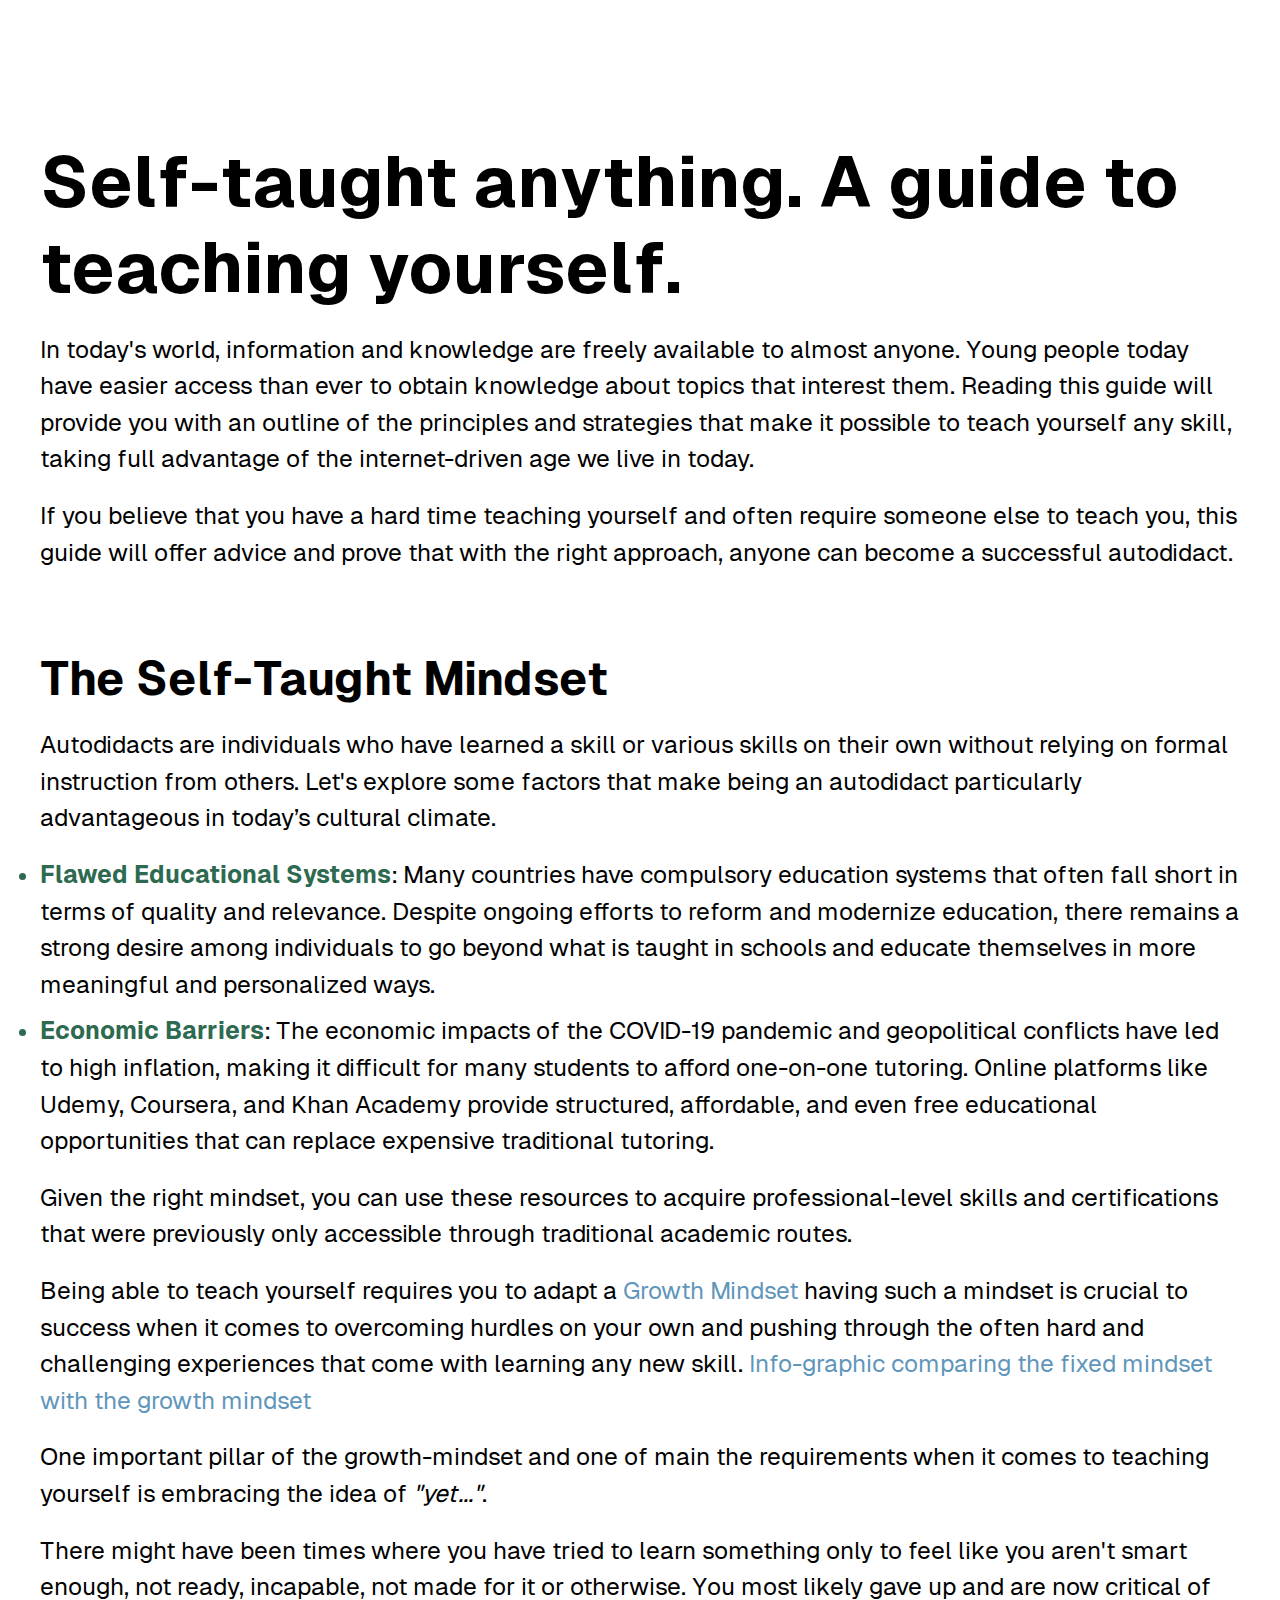
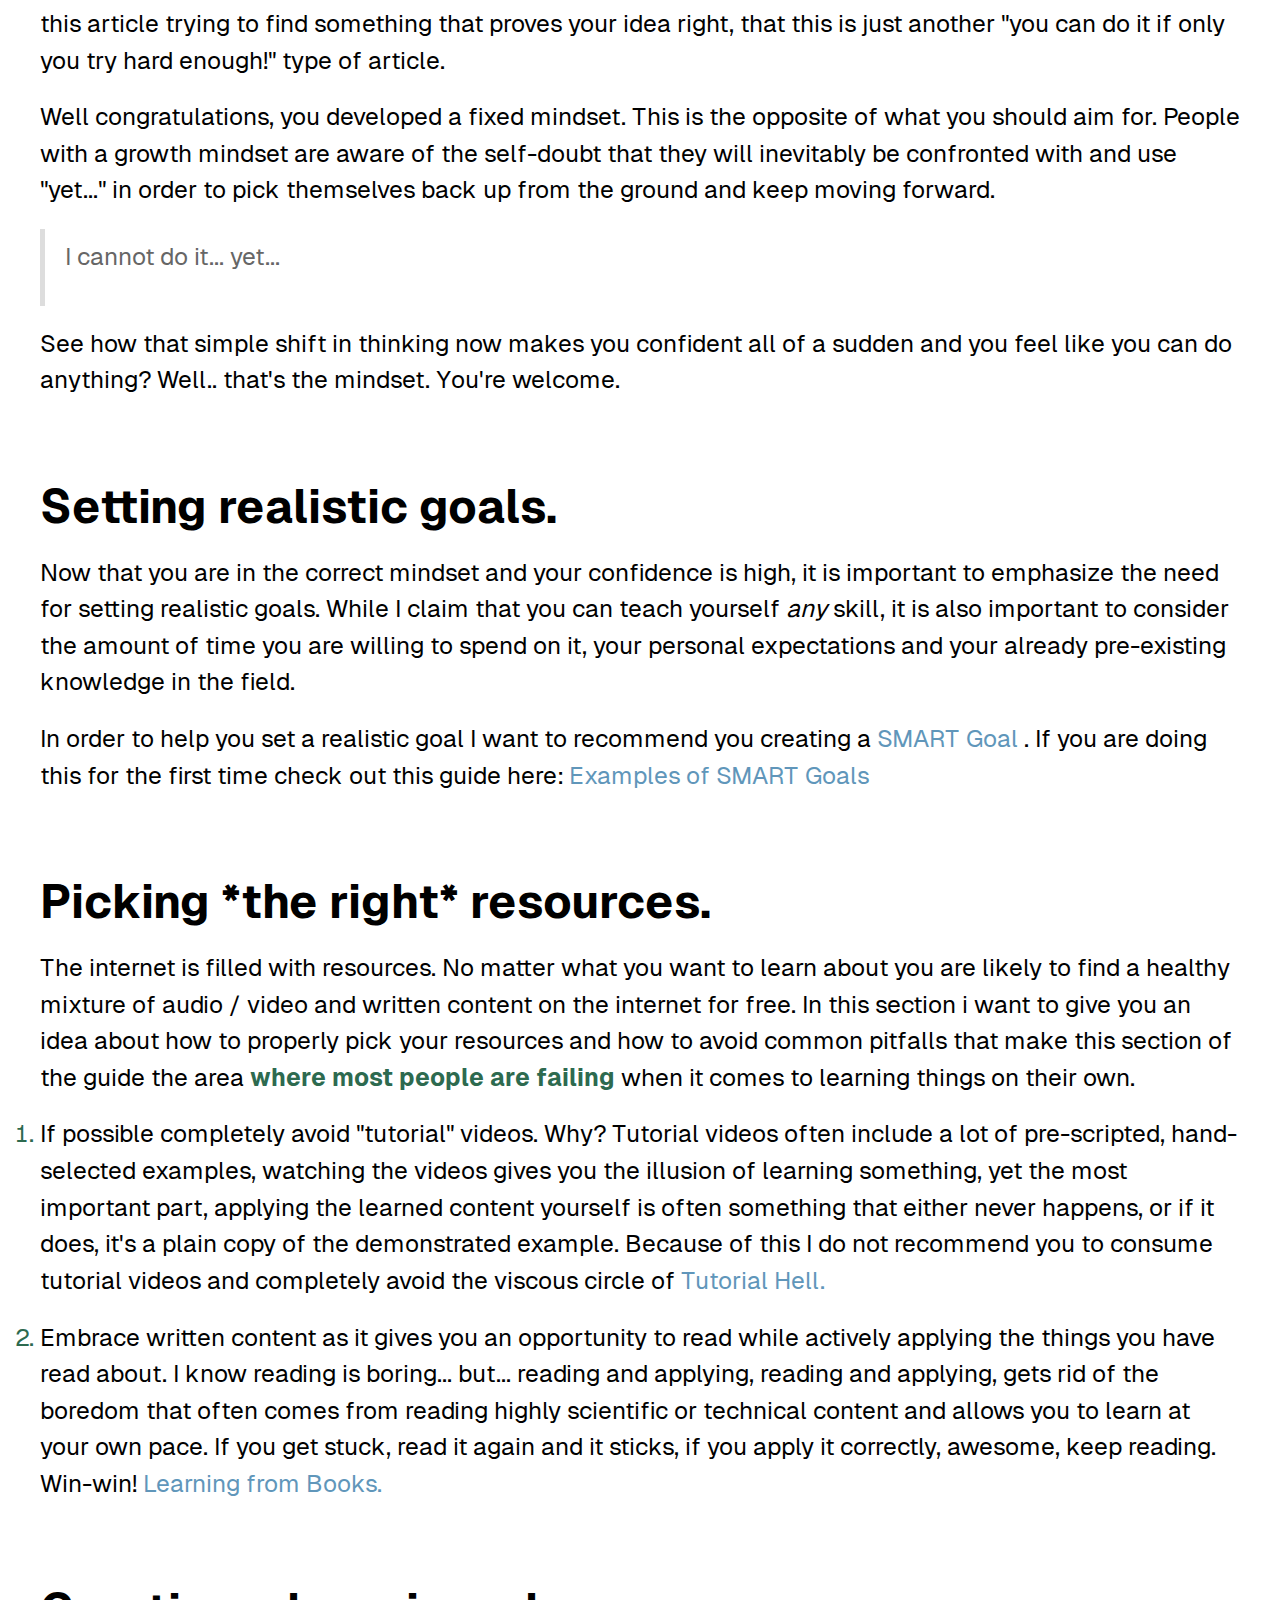
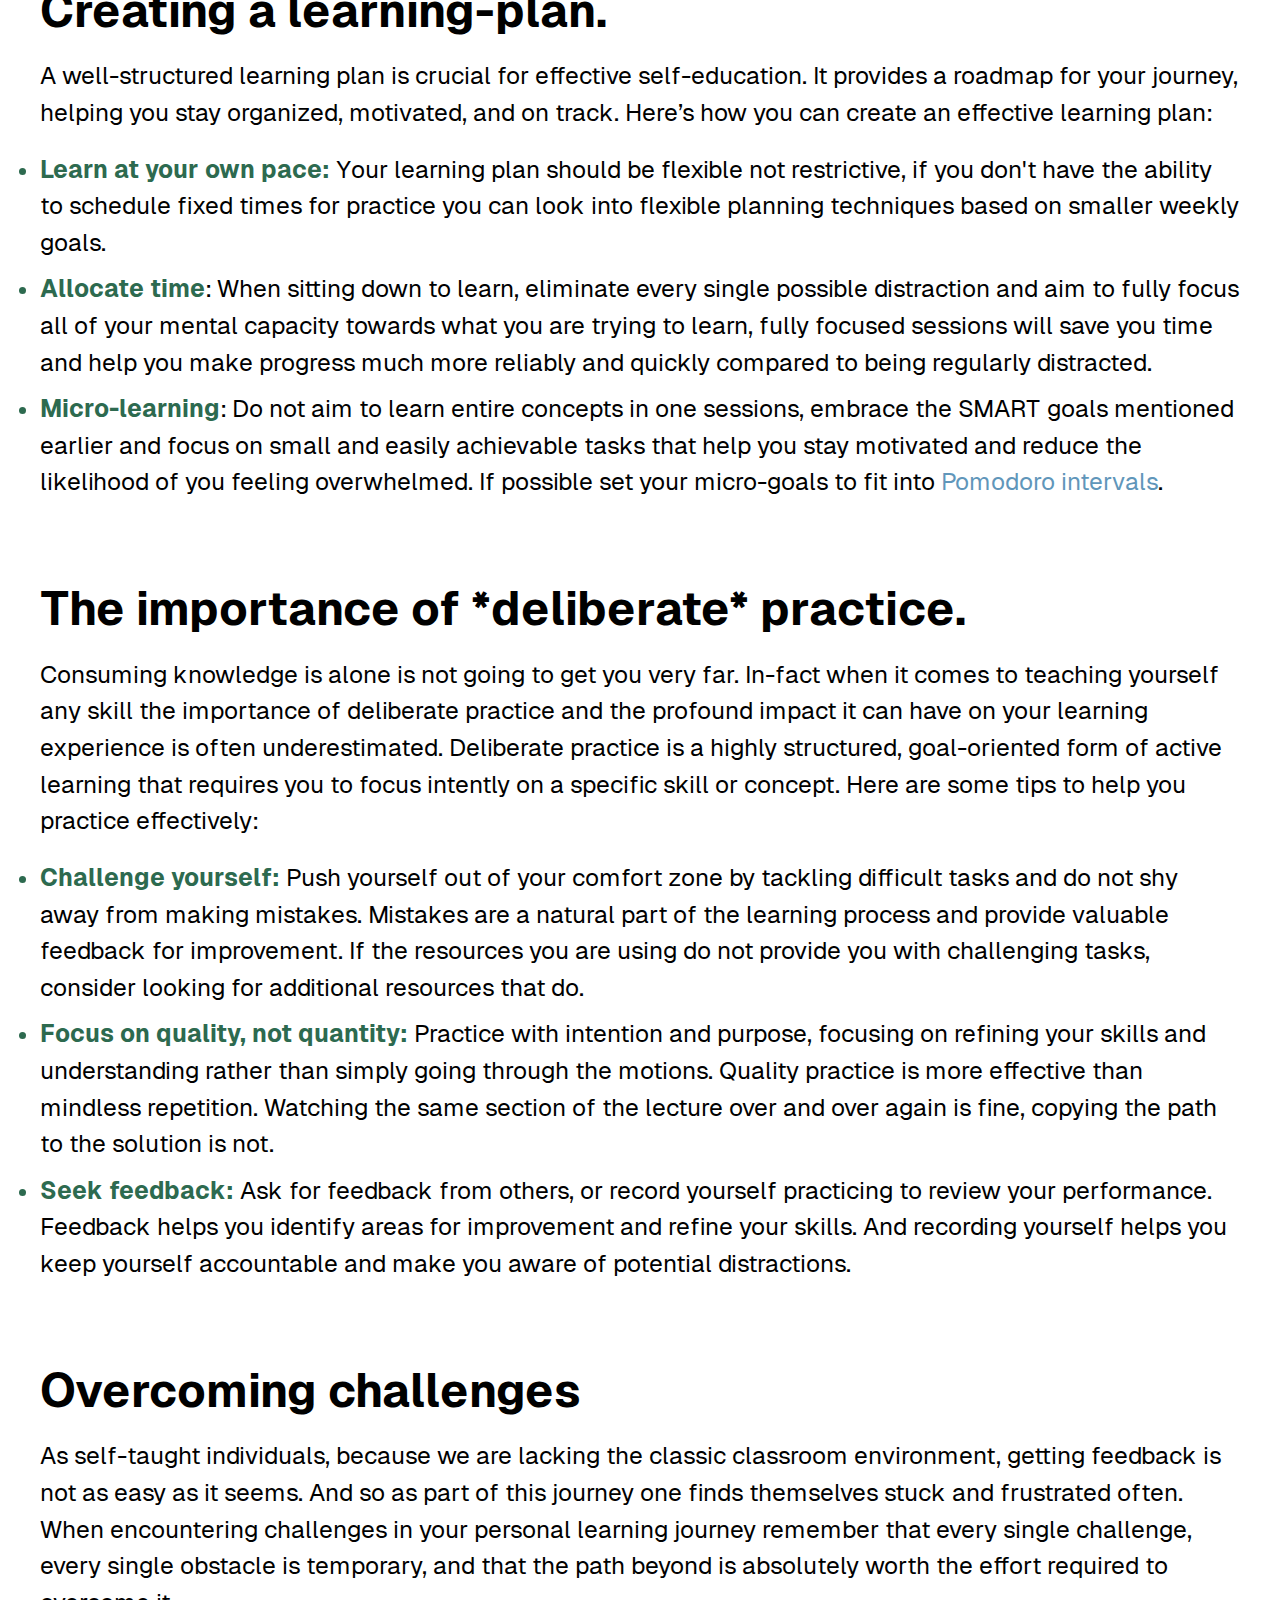
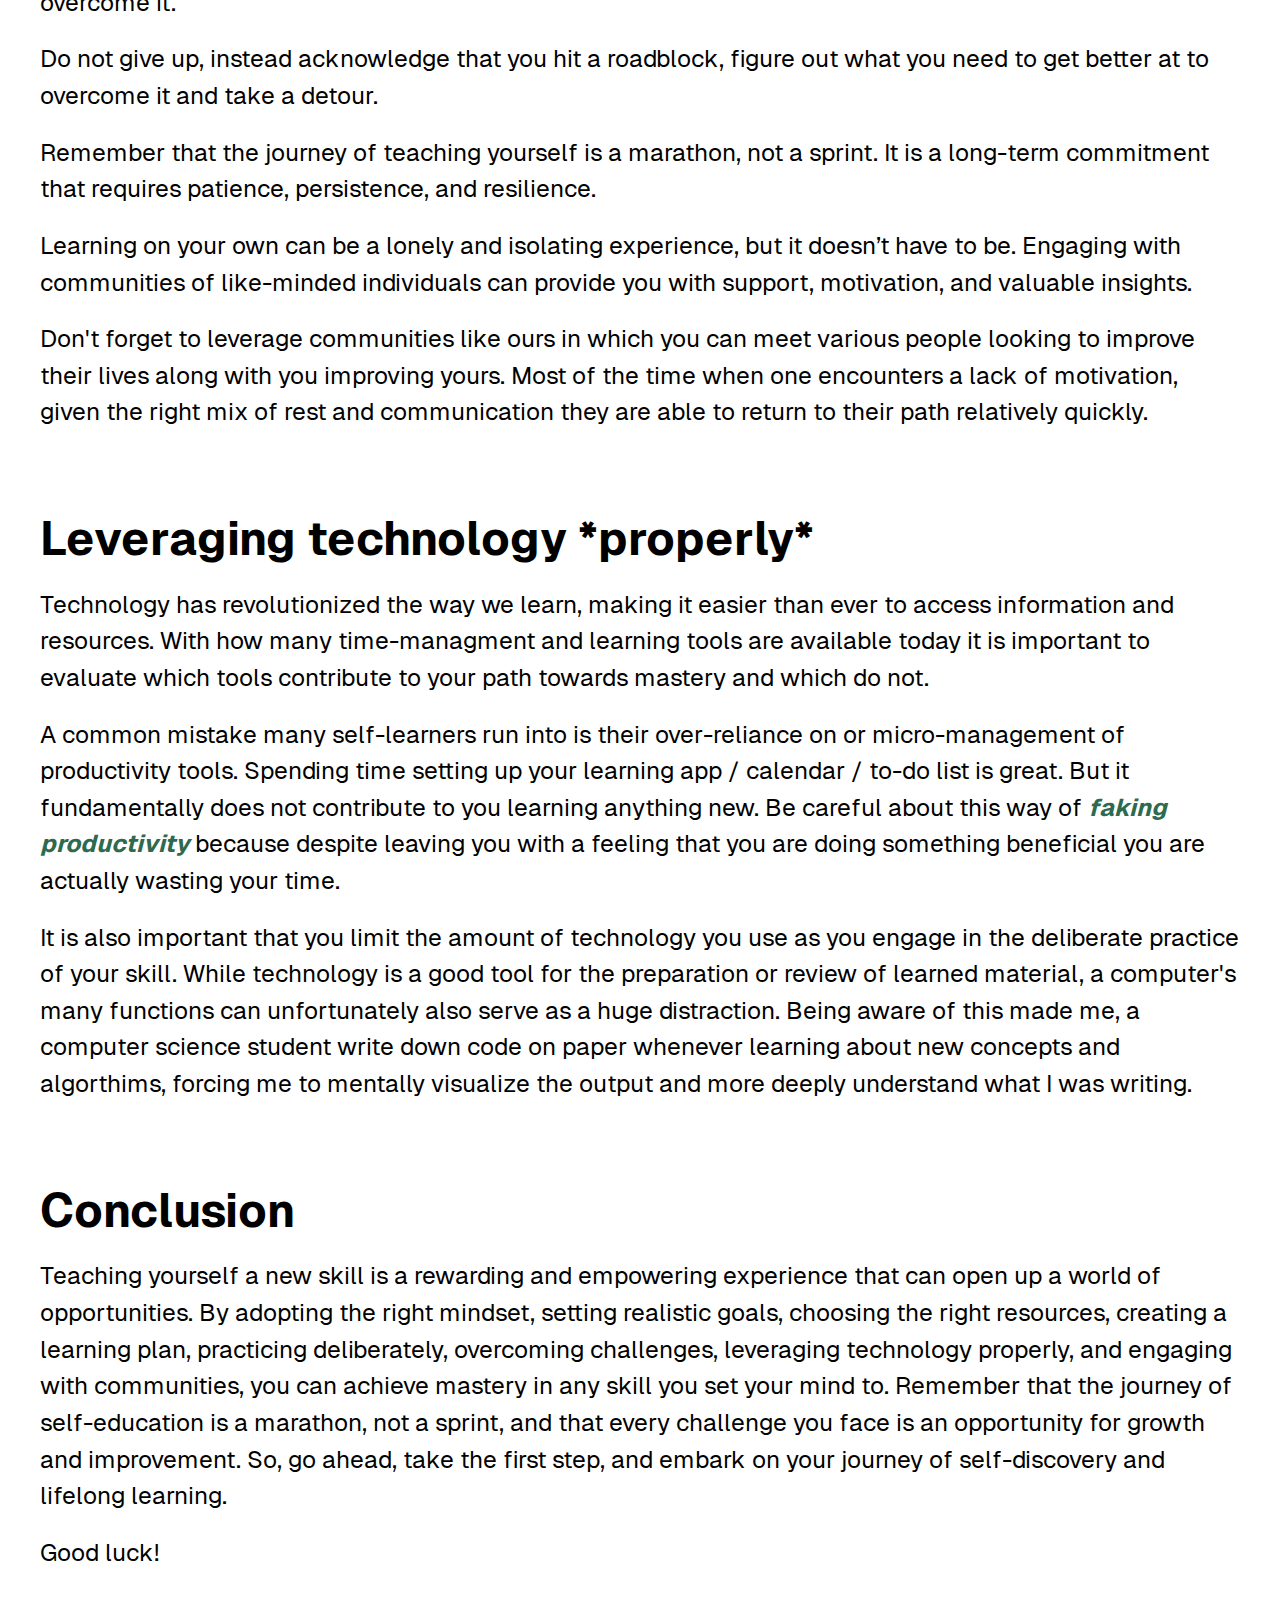
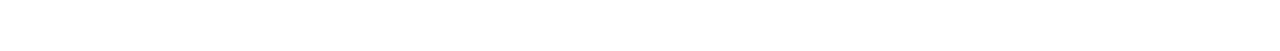
==== self-teaching.html @ 392d18b4 "init: initial commit" ====
<!DOCTYPE html>
<html lang="en">

<head>
    <meta charset="UTF-8">
    <meta name="viewport" content="width=device-width, initial-scale=1.0">
    <link rel="stylesheet" href="css/style.css">
    <title>Self-taught anything. A guide to teaching yourself.</title>
</head>

<body>
    <article>
        <section>
            <h1>Self-taught anything. A guide to teaching yourself.</h1>
            <p>In today&#39;s world, information and knowledge are freely available to almost anyone. Young people today
                have easier access than ever to obtain knowledge about topics that interest them. Reading this guide will
                provide you with an outline of the principles and strategies that make it possible to teach yourself any
                skill, taking full advantage of the internet-driven age we live in today.</p>
            <p>If you believe that you have a hard time teaching yourself and often require someone else to teach you, this
                guide will offer advice and prove that with the right approach, anyone can become a successful autodidact.
            </p>
        </section>
        <section>
            <h3 id="the-self-taught-mindset">The Self-Taught Mindset</h3>
            <p>Autodidacts are individuals who have learned a skill or various skills on their own without relying on formal
                instruction from others. Let&#39;s explore some factors that make being an autodidact particularly
                advantageous in today’s cultural climate.</p>
            <ul>
                <li><strong>Flawed Educational Systems</strong>: Many countries have compulsory education systems that often
                    fall short in terms of quality and relevance. Despite ongoing efforts to reform and modernize education,
                    there remains a strong desire among individuals to go beyond what is taught in schools and educate
                    themselves in more meaningful and personalized ways.</li>
                <li><strong>Economic Barriers</strong>: The economic impacts of the COVID-19 pandemic and geopolitical
                    conflicts have led to high inflation, making it difficult for many students to afford one-on-one
                    tutoring. Online platforms like Udemy, Coursera, and Khan Academy provide structured, affordable, and
                    even free educational opportunities that can replace expensive traditional tutoring.</li>
            </ul>
            <p>Given the right mindset, you can use these resources to acquire professional-level skills and certifications
                that were previously only accessible through traditional academic routes.</p>
            <p>Being able to teach yourself requires you to adapt a <a href="https://fs.blog/carol-dweck-mindset/">Growth
                    Mindset</a> having such a mindset is crucial to success when it comes to overcoming hurdles on your own
                and pushing through the often hard and challenging experiences that come with learning any new skill. <a
                    href="https://149664534.v2.pressablecdn.com/wp-content/uploads/2015/02/Carol-Dweck-Two-Mindsets.jpg">Info-graphic
                    comparing the fixed mindset with the growth mindset</a></p>
            <p>One important pillar of the growth-mindset and one of main the requirements when it comes to teaching
                yourself is embracing the idea of <em>&quot;yet...&quot;</em>. </p>
            <p>There might have been times where you have tried to learn something only to feel like you aren&#39;t smart
                enough, not ready, incapable, not made for it or otherwise. You most likely gave up and are now critical of
                this article trying to find something that proves your idea right, that this is just another &quot;you can
                do it if only you try hard enough!&quot; type of article.</p>
            <p>Well congratulations, you developed a fixed mindset. This is the opposite of what you should aim for. People
                with a growth mindset are aware of the self-doubt
                that they will inevitably be confronted with and use &quot;yet...&quot; in order to pick themselves back up
                from the ground and keep moving forward.</p>
            <blockquote>
                <p>I cannot do it... yet... </p>
            </blockquote>
            <p>See how that simple shift in thinking now makes you confident all of a sudden and you feel like you can do
                anything? Well.. that&#39;s the mindset. You&#39;re welcome.</p>
        </section>
        <section>
            <h3 id="setting-realistic-goals-">Setting realistic goals.</h3>
            <p>Now that you are in the correct mindset and your confidence is high, it is important to emphasize the need
                for setting realistic goals. While I claim that you can teach yourself <em>any</em> skill, it is also
                important to consider the amount of time you are willing to spend on it, your personal expectations and your
                already pre-existing knowledge in the field.</p>
            <p>In order to help you set a realistic goal I want to recommend you creating a <a
                    href="https://www.atlassian.com/blog/productivity/how-to-write-smart-goals">SMART Goal</a> .
                If you are doing this for the first time check out this guide here: <a
                    href="https://www.indeed.com/career-advice/career-development/how-to-write-smart-goals">Examples of
                    SMART Goals</a></p>
        </section>
        <section>
            <h3 id="picking-the-right-resources-">Picking *the right* resources.</h3>
            <p>The internet is filled with resources. No matter what you want to learn about you are likely to find a
                healthy mixture of audio / video and written content on the internet for free. In this section i want to
                give you an idea about how to properly pick your resources and how to avoid common pitfalls that make this
                section of the guide the area <strong>where most people are failing</strong> when it comes to learning
                things on their own.</p>
            <ol>
                <li>
                    <p>If possible completely avoid &quot;tutorial&quot; videos. Why? Tutorial videos often include a lot of
                        pre-scripted, hand-selected examples, watching the videos gives you the illusion of learning
                        something, yet the most important part, applying the learned content yourself is often something
                        that either never happens, or if it does, it&#39;s a plain copy of the demonstrated example. Because
                        of this I do not recommend you to consume tutorial videos and completely avoid the viscous circle of
                        <a href="https://www.urbandictionary.com/define.php?term=Tutorial%20Hell">Tutorial Hell.</a>
                    </p>
                </li>
                <li>
                    <p>Embrace written content as it gives you an opportunity to read while actively applying the things you
                        have read about. I know reading is boring... but... reading and applying, reading and applying, gets
                        rid of the boredom that often comes from reading highly scientific or technical content and allows
                        you to learn at your own pace. If you get stuck, read it again and it sticks, if you apply it
                        correctly, awesome, keep reading. Win-win! <a
                            href="https://bettermarketing.pub/how-to-actually-learn-a-skill-from-a-book-e72261fcae70">Learning
                            from Books.</a></p>
                </li>
            </ol>
        </section>
        <section>
            <h3 id="creating-a-learning-plan">Creating a learning-plan.</h3>
            <p>A well-structured learning plan is crucial for effective self-education. It provides a roadmap for your
                journey, helping you stay organized, motivated, and on track. Here’s how you can create an effective
                learning plan:</p>
            <ul>
                <li><strong>Learn at your own pace:</strong> Your learning plan should be flexible not restrictive, if you
                    don&#39;t have the ability to schedule fixed times for practice you can look into flexible planning
                    techniques based on smaller weekly goals.</li>
                <li><strong>Allocate time</strong>: When sitting down to learn, eliminate every single possible distraction
                    and aim to fully focus all of your mental capacity towards what you are trying to learn, fully focused
                    sessions will save you time and help you make progress much more reliably and quickly compared to being
                    regularly distracted.</li>
                <li><strong>Micro-learning</strong>: Do not aim to learn entire concepts in one sessions, embrace the SMART
                    goals mentioned earlier and focus on small and easily achievable tasks that help you stay motivated and
                    reduce the likelihood of you feeling overwhelmed. If possible set your micro-goals to fit into <a
                        href="https://www.pomodorotechnique.com/">Pomodoro intervals</a>.</li>
            </ul>
        </section>
        <section>
            <h3 id="the-importance-of-practice">The importance of *deliberate* practice.</h3>
            <p>Consuming knowledge is alone is not going to get you very far. In-fact when it comes to teaching yourself any
                skill the importance of deliberate practice and the profound impact
                it can have on your learning experience is often underestimated. Deliberate practice is a highly structured,
                goal-oriented form of active learning that requires you to focus intently on a specific skill or concept.
                Here are some tips to help you practice effectively:</p>
            <ul>
                <li><strong>Challenge yourself:</strong> Push yourself out of your comfort zone by tackling difficult tasks
                    and do not shy away from making mistakes. Mistakes are a natural part of the learning process and
                    provide valuable feedback for improvement. If the resources you are using do not provide you with
                    challenging tasks, consider looking for additional resources that do.</li>
                <li><strong>Focus on quality, not quantity:</strong> Practice with intention and purpose, focusing on
                    refining your skills and understanding rather than simply going through the motions. Quality practice is
                    more effective than mindless repetition. Watching the same section of the lecture over and over again is
                    fine, copying the path to the solution is not.</li>
                <li><strong>Seek feedback:</strong> Ask for feedback from others, or record yourself practicing to review
                    your performance. Feedback helps you identify areas for improvement and refine your skills. And
                    recording yourself helps you keep yourself accountable and make you aware of potential distractions.
                </li>
                </p>
        </section>
            <section>
                <h3 id="the-importance-of-community">Overcoming challenges</h3>
                <p>As self-taught individuals, because we are lacking the classic classroom environment, getting feedback is
                    not as easy as it seems. And so as part of this journey one finds themselves stuck and frustrated often.
                    When encountering challenges in your personal learning journey remember that every single challenge,
                    every single obstacle is temporary, and that the path beyond is absolutely worth the effort required to
                    overcome it. </p>
                <p>Do not give up, instead acknowledge that you hit a roadblock, figure out what you need to get better at
                    to overcome it and take a detour.</p>
                <p>Remember that the journey of teaching yourself is a marathon, not a sprint. It is a long-term commitment
                    that requires patience, persistence, and resilience. </p>
                <p>Learning on your own can be a lonely and isolating experience, but it doesn’t have to be. Engaging with
                    communities of like-minded individuals can provide you with support, motivation, and valuable insights.
                </p>
                <p>Don't forget to leverage communities like ours in which you can meet various people looking to improve
                    their lives along with you improving yours. Most of the time when one encounters a lack of motivation,
                    given the right mix of rest and communication they are able to return to their path relatively quickly.
                </p>
            </section>

            <section>
                <h3>Leveraging technology *properly*</h3>
                <p>Technology has revolutionized the way we learn, making it easier than ever to access information and
                    resources. With how many time-managment and learning tools are available today it is important to
                    evaluate which tools contribute to your path towards mastery and which do not.</p>
                <p>A common mistake many self-learners run into is their over-reliance on or micro-management of
                    productivity tools. Spending time setting up your learning app / calendar / to-do list is great. But it
                    fundamentally does not contribute to you learning anything new. Be careful about this way of
                    <strong><em>faking productivity</em></strong> because despite leaving you with a feeling that you are
                    doing something beneficial you are actually wasting your time.
                </p>
                <p>It is also important that you limit the amount of technology you use as you engage in the deliberate
                    practice of your skill. While technology is a good tool for the preparation or review of learned
                    material, a computer's many functions can unfortunately also serve as a huge distraction. Being aware of
                    this made me, a computer science student write down code on paper whenever learning about new concepts
                    and algorthims, forcing me to mentally visualize the output and more deeply understand what I was
                    writing.</p>
            </section>
            <section>
                <h3>Conclusion</h3>
                <p>Teaching yourself a new skill is a rewarding and empowering experience that can open up a world of
                    opportunities. By adopting the right mindset, setting realistic goals, choosing the right resources,
                    creating a learning plan, practicing deliberately, overcoming challenges, leveraging technology
                    properly, and engaging with communities, you can achieve mastery in any skill you set your mind to.
                    Remember that the journey of self-education is a marathon, not a sprint, and that every challenge
                    you
                    face is an opportunity for growth and improvement. So, go ahead, take the first step, and embark on
                    your
                    journey of self-discovery and lifelong learning.</p>
                <p>Good luck!</p>
            </section>
    </article>
</body>

</html>
---- css/style.css ----
/* loading fonts */
@font-face {
    font-family: "Geist Sans";
    src: url('/fonts/Geist-1.3.0/variable-ttf/GeistVF.ttf') format('truetype');
}
@font-face {
    font-family: "Geist Mono";
    src: url('/fonts/GeistMono-1.3.0/variable-ttf/GeistMonoVF.ttf') format('truetype');
}

/* setting defaults */
:root {
    --content-max-width: 75ch;
    --font-base: "Geist Sans", sans-serif;
    --font-mono: "Geist Mono", monospace;
    --line-height: 1.5;
    --color-text: #000;
    --color-background: #fff;
    --color-link: #6096ba;
    --color-link-hover: #4a7c9b;
    --color-accent: #80ed99;
    --color-accent-dark: #2d6a4f;

    /* dynamic font sizing */
    --step--2: clamp(0.7813rem, 0.7747rem + 0.0326vi, 0.8rem);
    --step--1: clamp(0.9375rem, 0.9158rem + 0.1087vi, 1rem);
    --step-0: clamp(1.125rem, 1.0815rem + 0.2174vi, 1.25rem);
    --step-1: clamp(1.35rem, 1.2761rem + 0.3696vi, 1.5625rem);
    --step-2: clamp(1.62rem, 1.5041rem + 0.5793vi, 1.9531rem);
    --step-3: clamp(1.944rem, 1.771rem + 0.8651vi, 2.4414rem);
    --step-4: clamp(2.3328rem, 2.0827rem + 1.2504vi, 3.0518rem);
    --step-5: clamp(2.7994rem, 2.4462rem + 1.7658vi, 3.8147rem);
}

@keyframes fadeIn {
    from { opacity: 0; }
    to { opacity: 1; }
}
@keyframes fadeOut {
    from { opacity: 1; }
    to { opacity: 0; }
}

/* setting up the body */
html, body {
    font-family: var(--font-base);
    font-size: var(--step-0);
    line-height: var(--line-height);
    color: var(--color-text);
    background-color: var(--color-background);
    margin: 0;
    padding: 0;
}

/* setting up the links */
a {
    color: var(--color-link);
    text-decoration: none;
    transition: color 0.2s;
}
a:hover {
    color: var(--color-link-hover);
}

/* setting up the headings */
h1, h2, h3, h4, h5, h6 {
    font-family: var(--font-base);
    font-weight: 700;
    line-height: 1.2;
    margin-top: 4rem;
    margin-bottom: 1rem;
}

h1 { font-size: var(--step-5); }
h2 { font-size: var(--step-4); }
h3 { font-size: var(--step-3); }
h4 { font-size: var(--step-2); }
h5 { font-size: var(--step-1); }
h6 { font-size: var(--step-0); }

/* setting up the code blocks */
pre {
    font-family: var(--font-mono);
    font-size: var(--step--0);
    line-height: 1.5;
    background-color: #f8f8f8;
    padding: 1rem;
    border-radius: 0.25rem;
    overflow-x: auto;
}
code {
    font-family: var(--font-mono);
    font-size: var(--step--0);
    background-color: #f8f8f8;
    padding: 0.25rem 0.5rem;
    border-radius: 0.25rem;
}

/* setting up the blockquotes */
blockquote {
    font-family: var(--font-base);
    font-size: var(--step-0);
    line-height: 1.5;
    color: #666;
    border-left: 0.25rem solid #ddd;
    padding: 0.5rem 1rem;
    margin: 0 0 1rem;
}

/* setting up the lists */
ul, ol {
    margin: 0 0 1rem;
    padding: 0;
}
li {
    margin: 0 0 0.5rem;
    padding: 0;
}
li::marker {
    color: var(--color-accent-dark);
}
strong {
    font-weight: 700;
    color: var(--color-accent-dark);
}

/* making images responsive */
img {
    max-width: 100%;
    height: auto;
    display: block;
}

/* setting up proper spacing between paragraphs */
p {
    margin: 0 0 1rem;
}

/* setting up the container */
article {
    max-width: var(--content-max-width);
    margin: 0 auto;

    /* responsive padding */
    padding: 3rem 2rem;
}

@media print {
    /* setting up the body */
    html, body {
        font-size: 16px;
        line-height: 1.5;
        color: #000;
        background-color: #fff;
        break-inside: avoid;
    }

    /* setting up the headings */
    h1, h2, h3, h4, h5, h6 {
        font-family: var(--font-base);
        font-weight: 700;
        line-height: 1.2;
        margin-top: 1rem;
        margin-bottom: 0.5rem;
    }

    h1 { font-size: 2em; }
    h2 { font-size: 1.5em; }
    h3 { font-size: 1.17em; }
    h4 { font-size: 1em; }
    h5 { font-size: 0.83em; }
    h6 { font-size: 0.67em; }

    /* setting up the code blocks */
    pre {
        font-family: var(--font-mono);
        font-size: 0.875em;
        line-height: 1.5;
        background-color: #f8f8f8;
        padding: 0.5em;
        border-radius: 0.25em;
        overflow-x: auto;
    }
    code {
        font-family: var(--font-mono);
        font-size: 0.875em;
        background-color: #f8f8f8;
        padding: 0.25em 0.5em;
        border-radius: 0.25em;
    }

    /* setting up the blockquotes */
    blockquote {
        font-family: var(--font-base);
        font-size: 1em;
        line-height: 1.5;
        color: #666;
        border-left: 0.25em solid #ddd;
        padding: 0.5em 1em;
        margin: 0 0 1em;
    }

    /* setting up the lists */
    ul, ol {
        margin: 0 0 1em;
        padding: 0;
    }
    li {
        margin: 0 0 0.5em;
        padding: 0;
    }
    li::marker {
        color: var(--color-accent-dark);
    }
    strong {
        font-weight: 700;
        color: var(--color-accent-dark);
    }
    p {
        margin: 0 0 1em;
        break-inside: avoid;
    }
    section {
        break-inside: avoid;
        margin: 1rem 0;
    }
    @page { margin: 25mm 0; }
    body { margin: 1.6cm; }
}
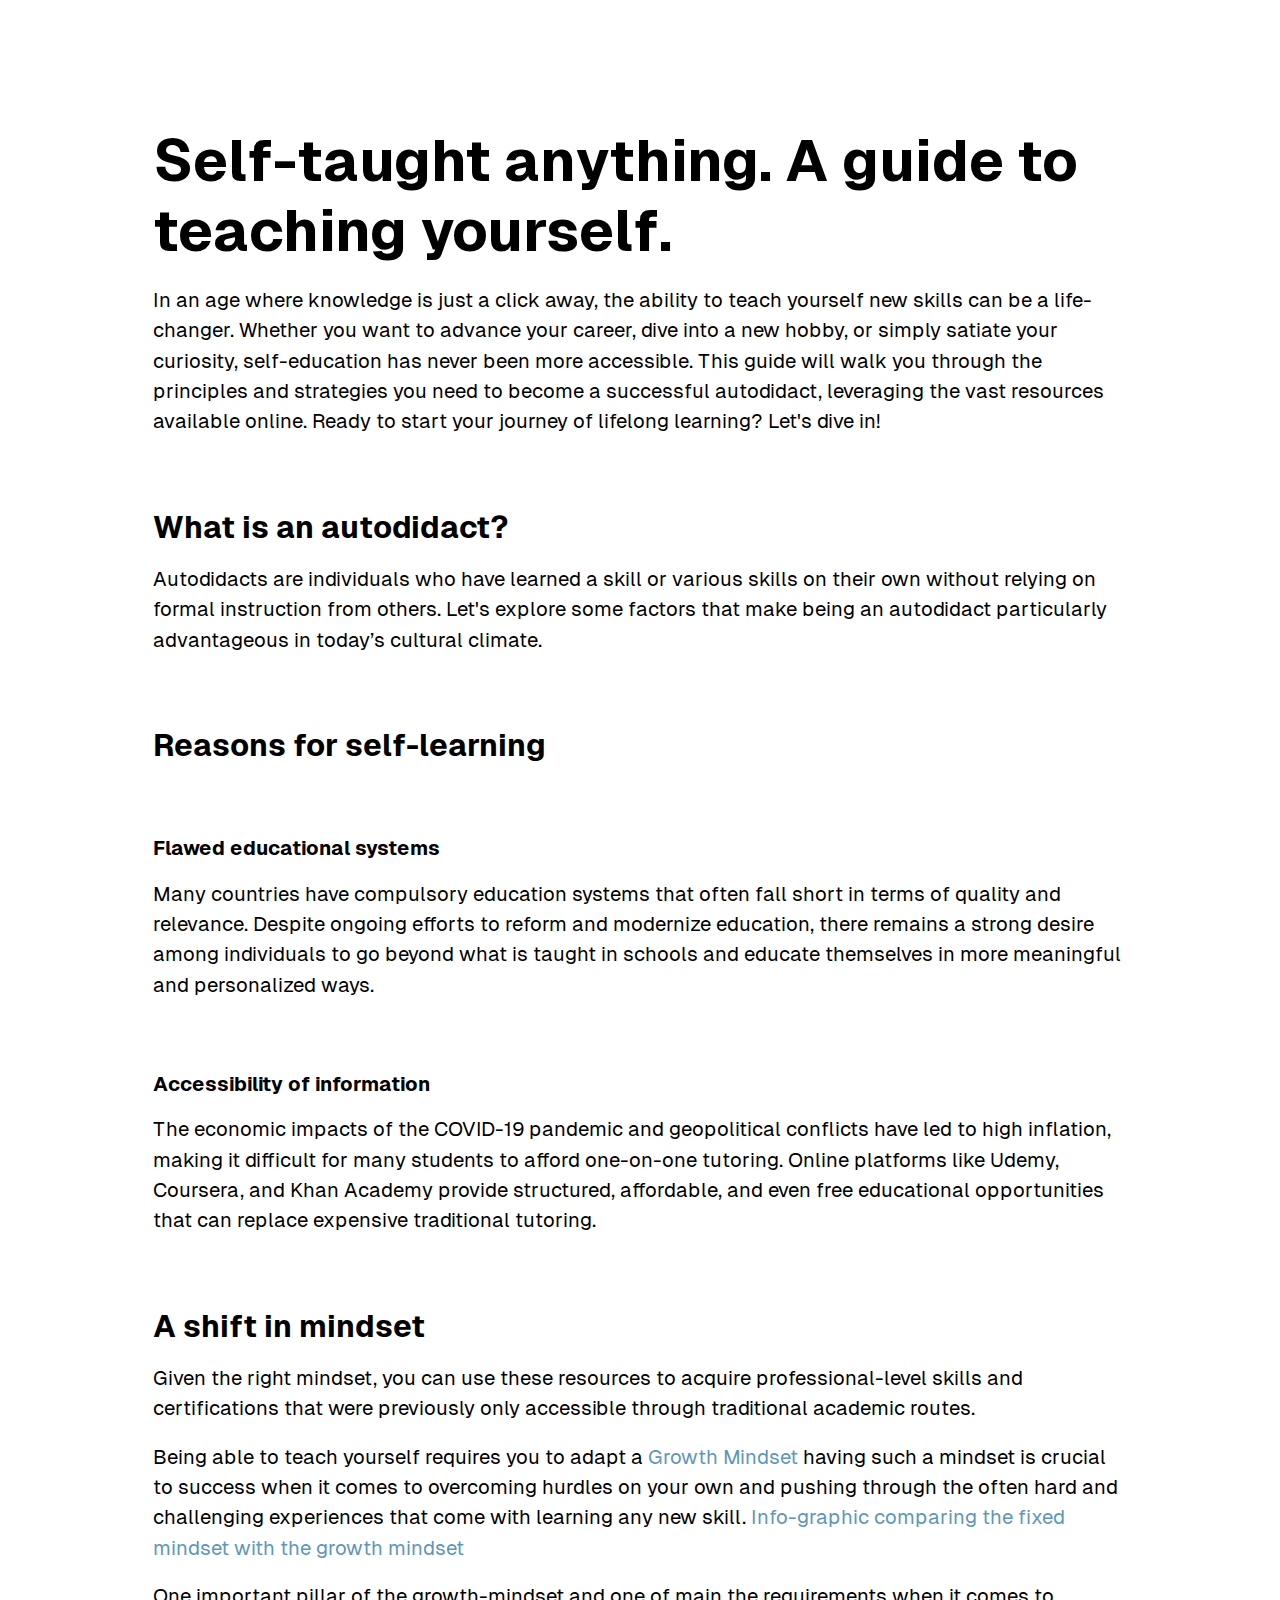
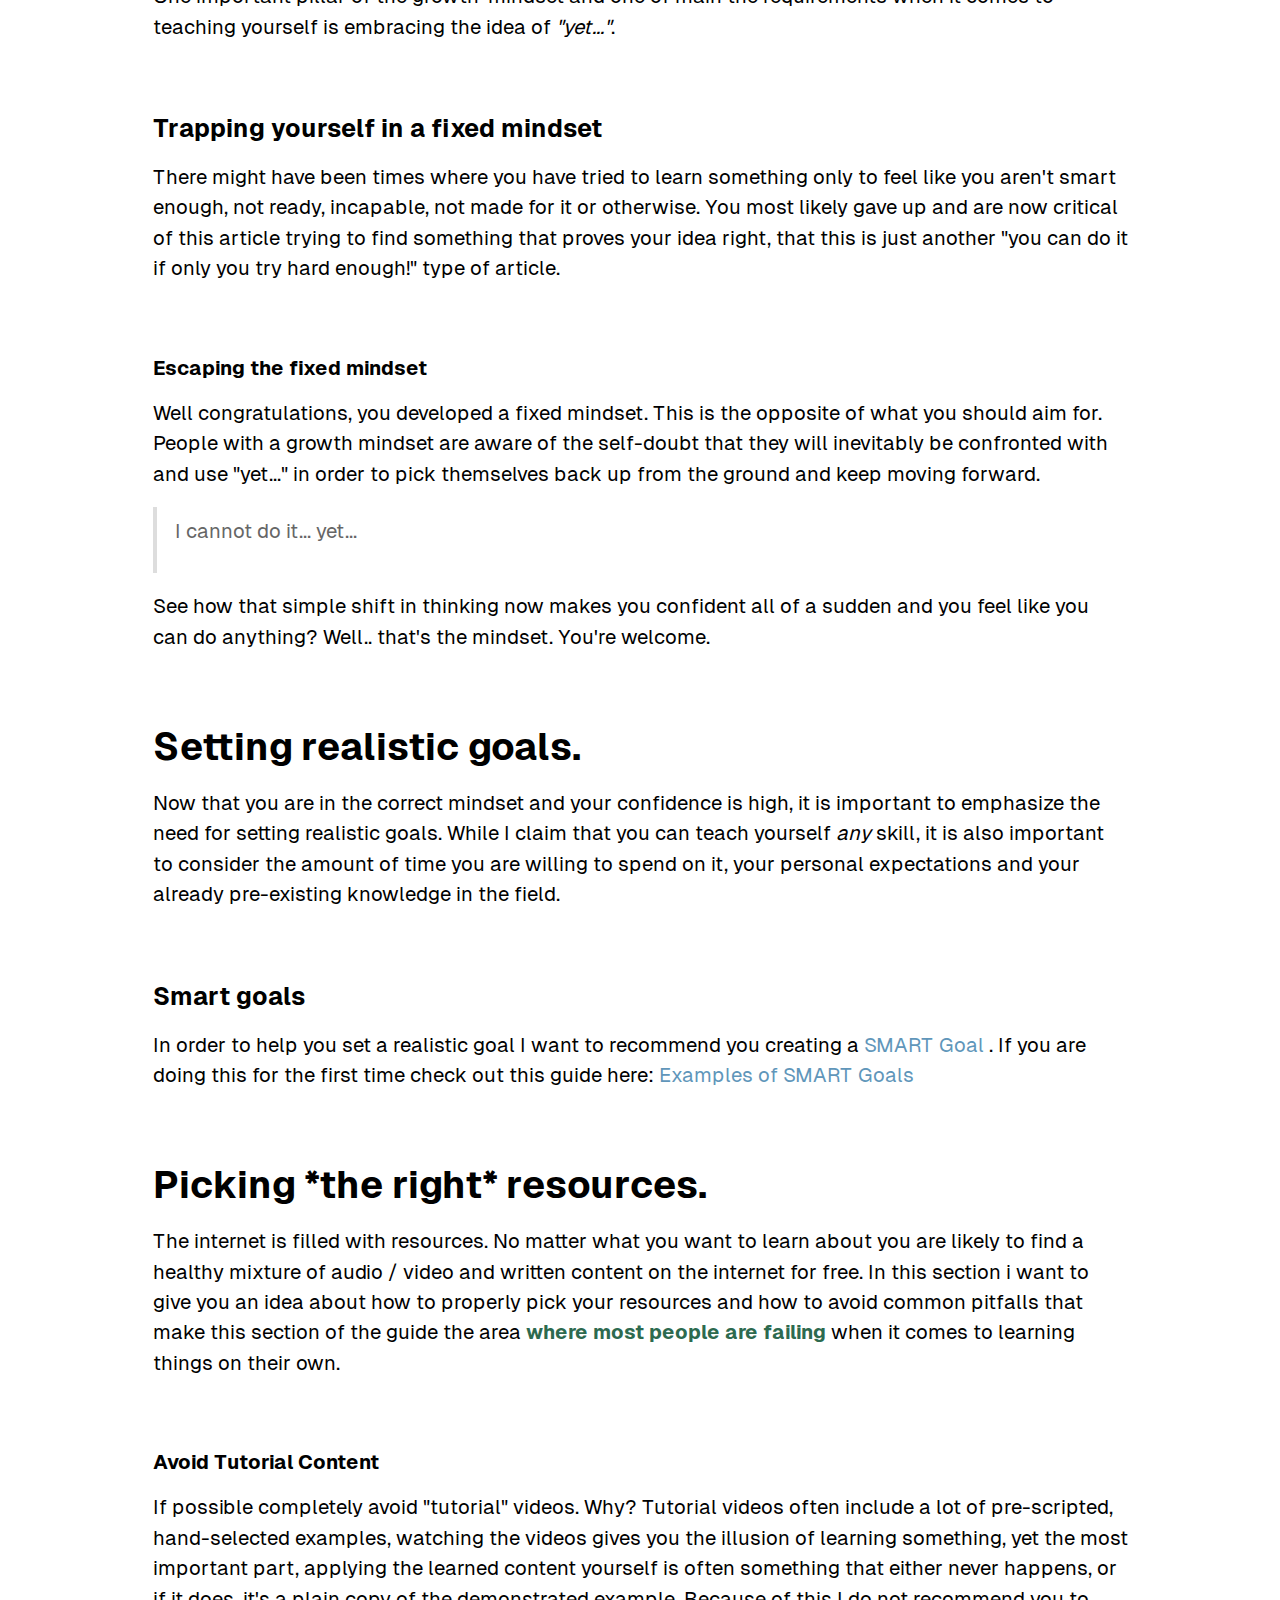
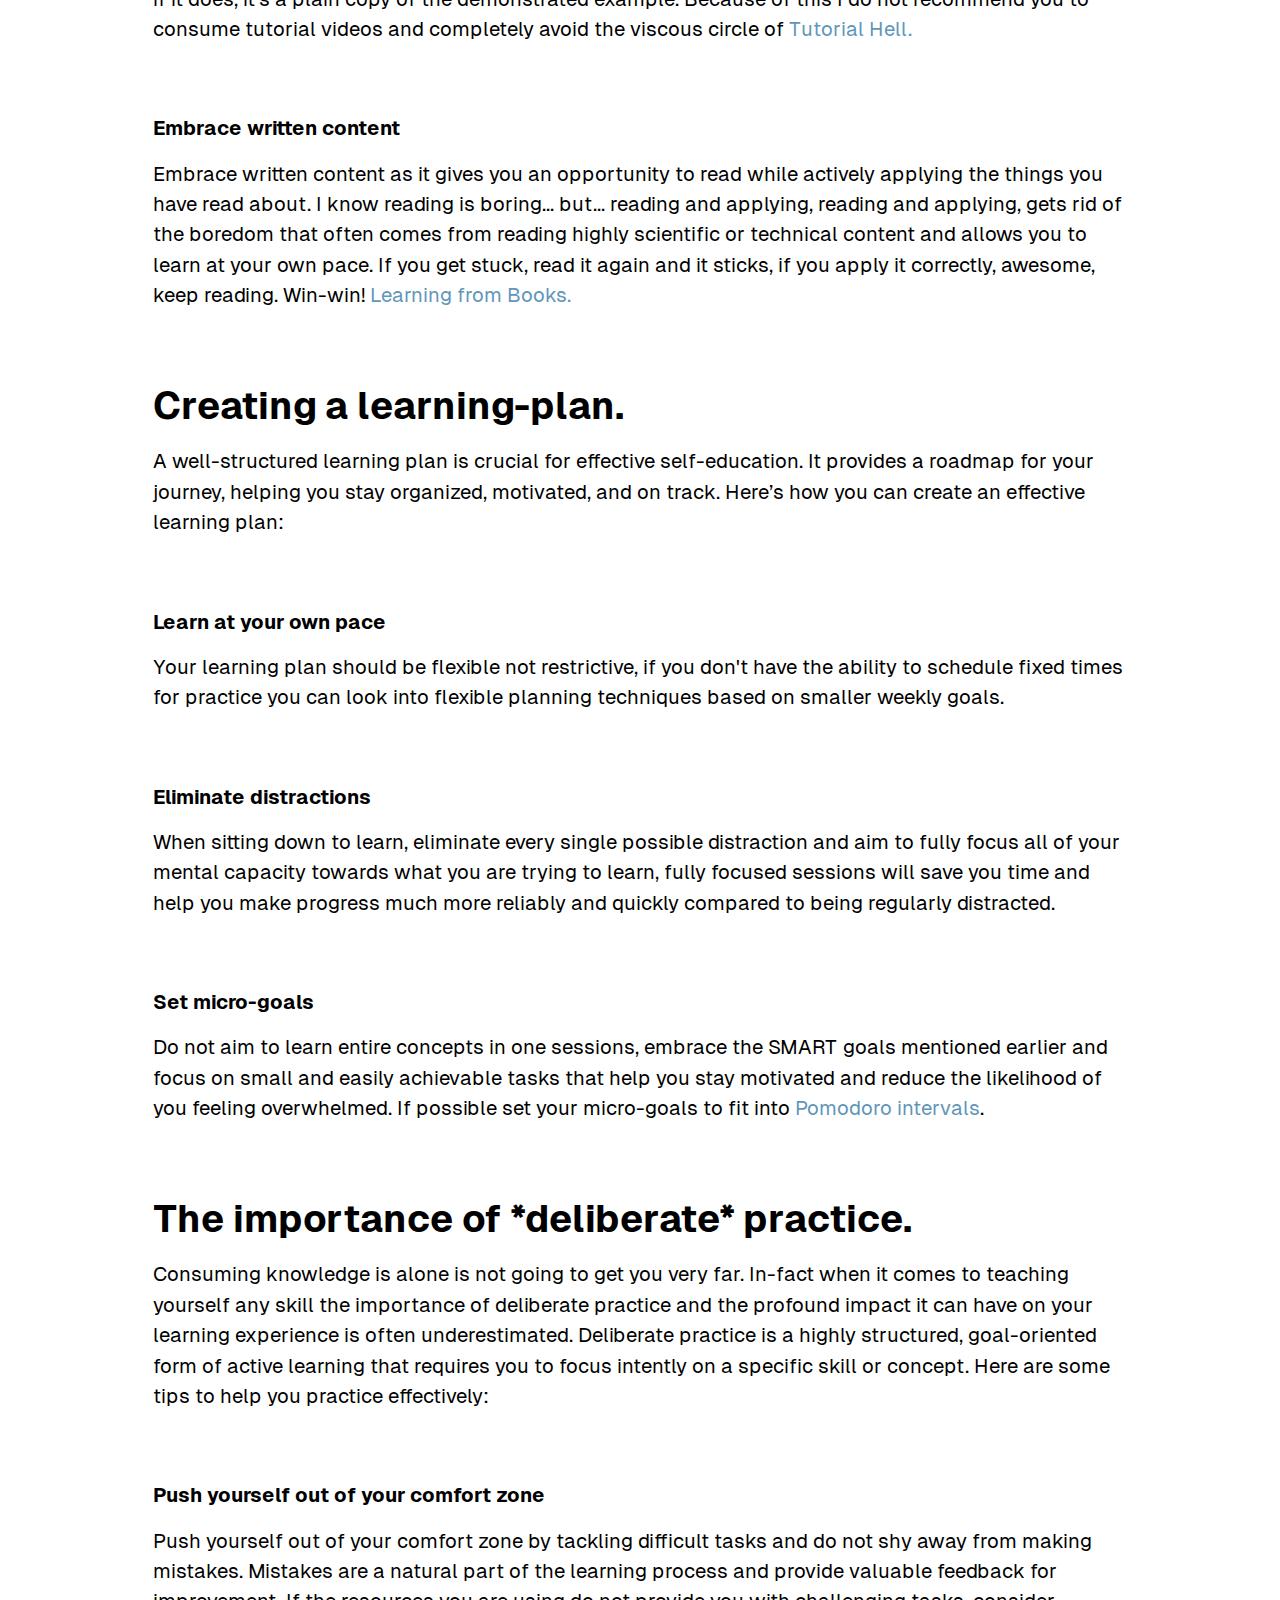
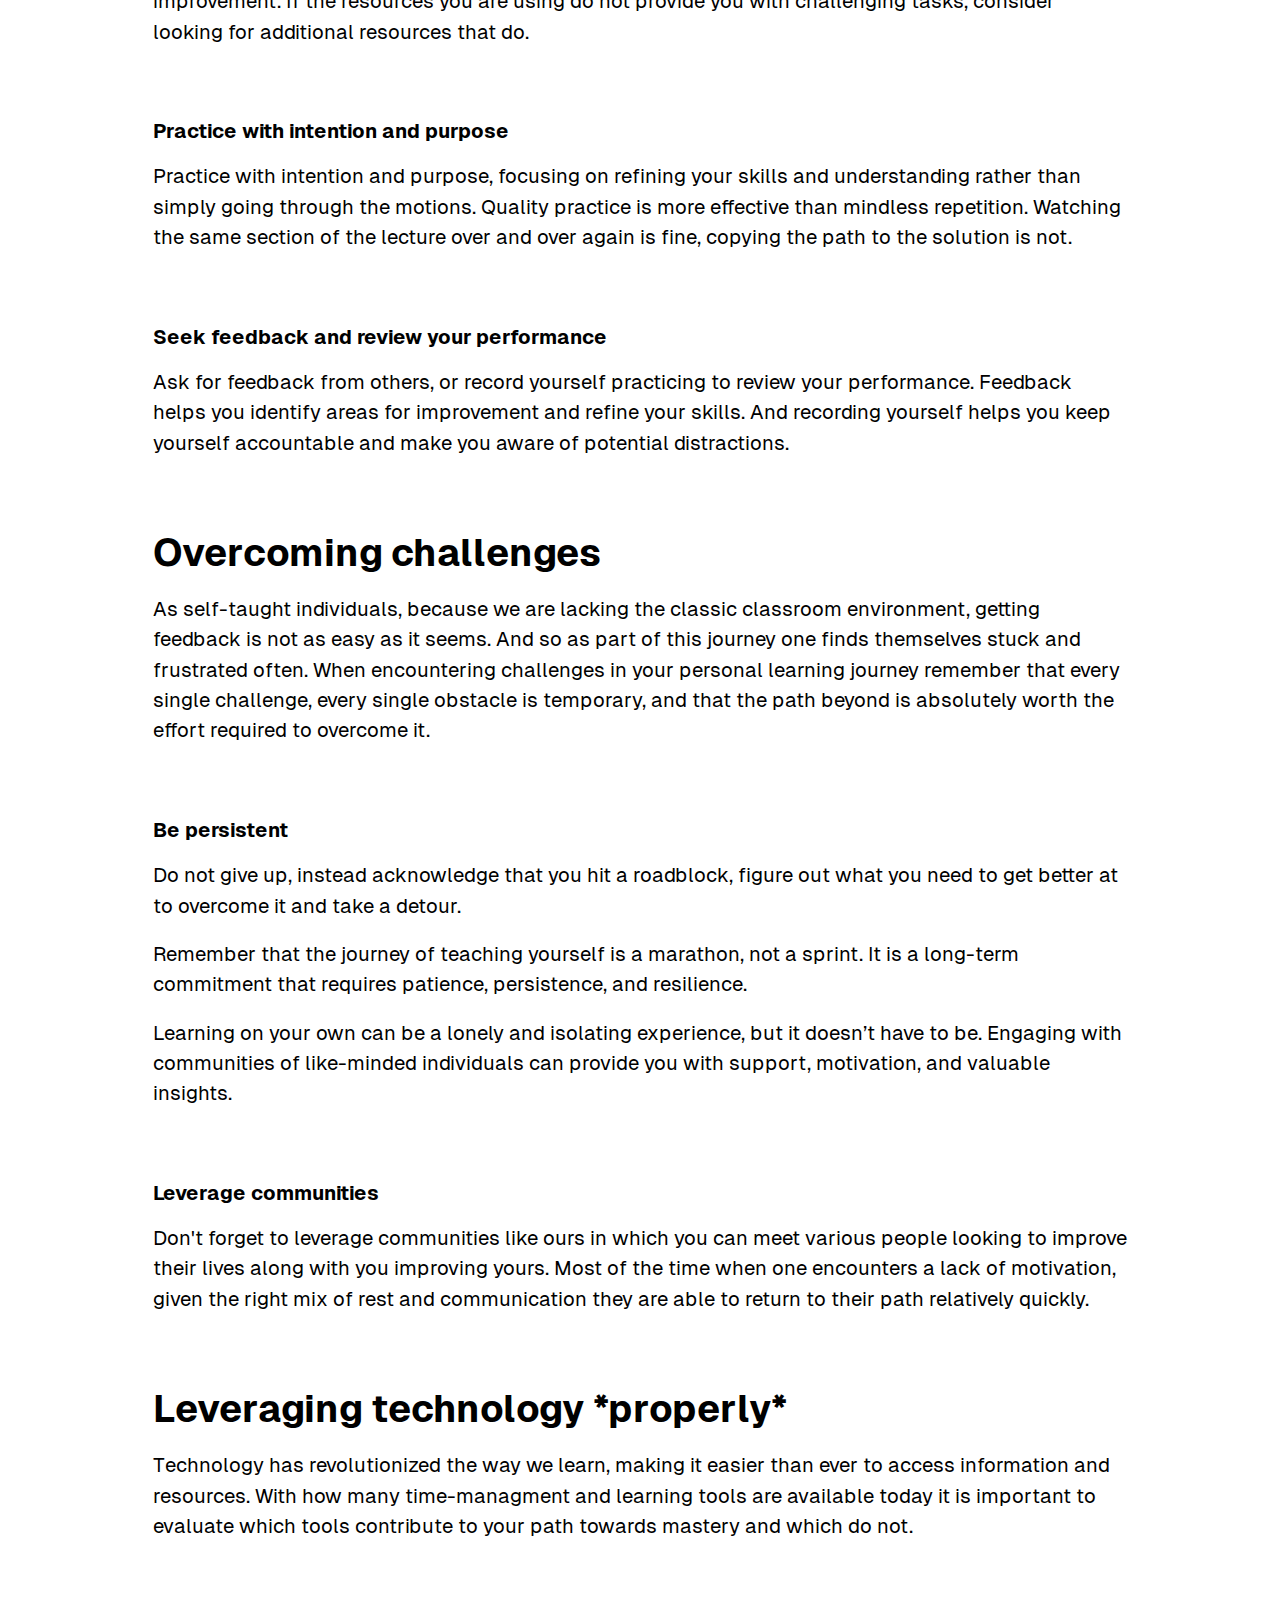
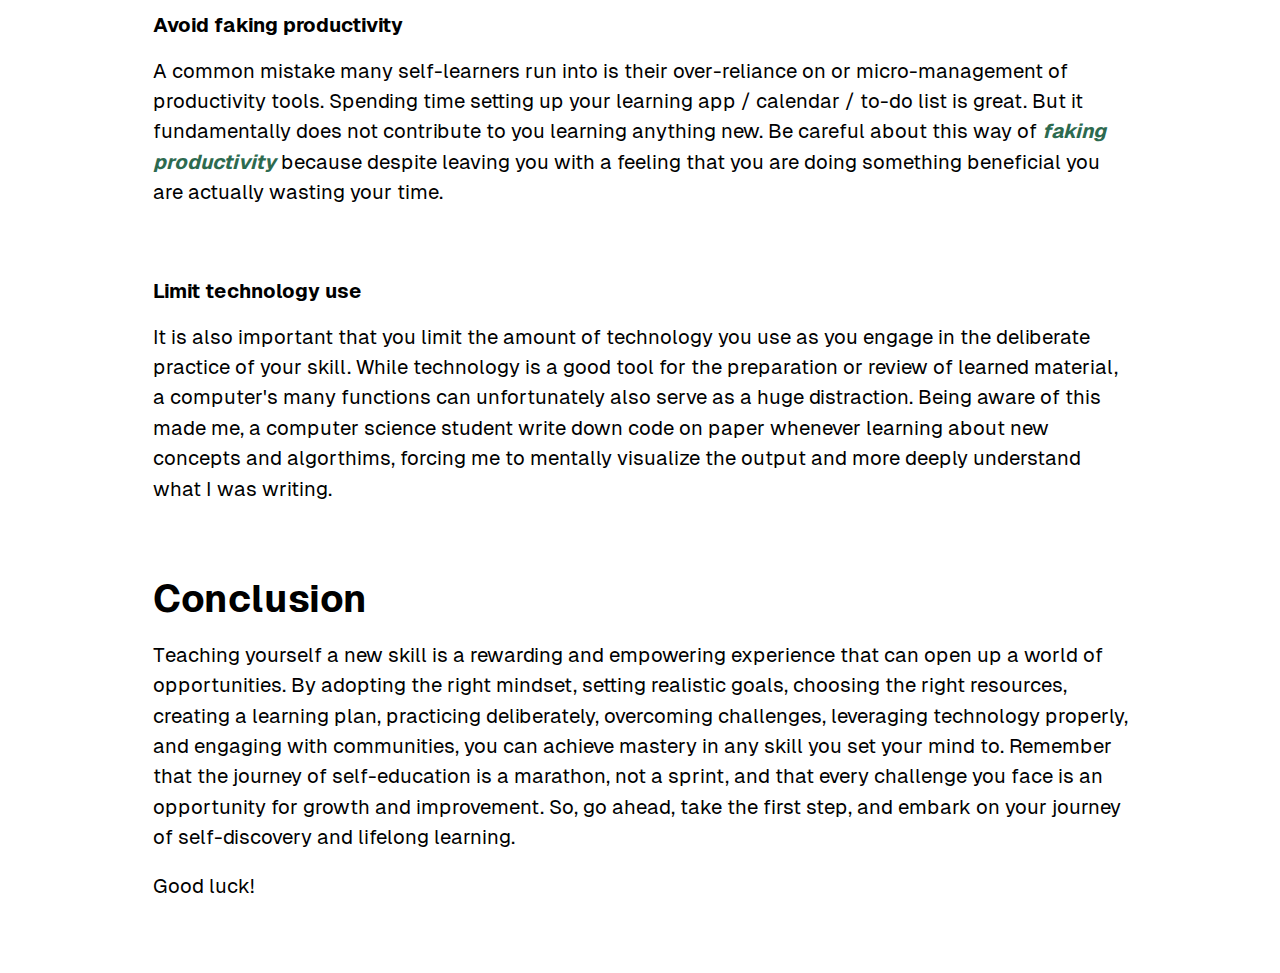
==== commit cb0845b3: "update: update layout of first article" ====
--- a/self-teaching.html
+++ b/self-teaching.html
@@ -12,29 +12,27 @@
     <article>
         <section>
             <h1>Self-taught anything. A guide to teaching yourself.</h1>
-            <p>In today&#39;s world, information and knowledge are freely available to almost anyone. Young people today
-                have easier access than ever to obtain knowledge about topics that interest them. Reading this guide will
-                provide you with an outline of the principles and strategies that make it possible to teach yourself any
-                skill, taking full advantage of the internet-driven age we live in today.</p>
-            <p>If you believe that you have a hard time teaching yourself and often require someone else to teach you, this
-                guide will offer advice and prove that with the right approach, anyone can become a successful autodidact.
+            <p>
+                In an age where knowledge is just a click away, the ability to teach yourself new skills can be a life-changer. Whether you want to advance your career, dive into a new hobby, or simply satiate your curiosity, self-education has never been more accessible. This guide will walk you through the principles and strategies you need to become a successful autodidact, leveraging the vast resources available online. Ready to start your journey of lifelong learning? Let's dive in!
             </p>
         </section>
         <section>
-            <h3 id="the-self-taught-mindset">The Self-Taught Mindset</h3>
+            <h4>What is an autodidact?</h4>
             <p>Autodidacts are individuals who have learned a skill or various skills on their own without relying on formal
                 instruction from others. Let&#39;s explore some factors that make being an autodidact particularly
                 advantageous in today’s cultural climate.</p>
-            <ul>
-                <li><strong>Flawed Educational Systems</strong>: Many countries have compulsory education systems that often
+            <h4>Reasons for self-learning</h4>
+            <h6>Flawed educational systems</h6>
+            Many countries have compulsory education systems that often
                     fall short in terms of quality and relevance. Despite ongoing efforts to reform and modernize education,
                     there remains a strong desire among individuals to go beyond what is taught in schools and educate
-                    themselves in more meaningful and personalized ways.</li>
-                <li><strong>Economic Barriers</strong>: The economic impacts of the COVID-19 pandemic and geopolitical
+                    themselves in more meaningful and personalized ways.
+                <h6>Accessibility of information</h6>
+            The economic impacts of the COVID-19 pandemic and geopolitical
                     conflicts have led to high inflation, making it difficult for many students to afford one-on-one
                     tutoring. Online platforms like Udemy, Coursera, and Khan Academy provide structured, affordable, and
                     even free educational opportunities that can replace expensive traditional tutoring.</li>
-            </ul>
+            <h4>A shift in mindset</h4>
             <p>Given the right mindset, you can use these resources to acquire professional-level skills and certifications
                 that were previously only accessible through traditional academic routes.</p>
             <p>Being able to teach yourself requires you to adapt a <a href="https://fs.blog/carol-dweck-mindset/">Growth
@@ -44,10 +42,12 @@
                     comparing the fixed mindset with the growth mindset</a></p>
             <p>One important pillar of the growth-mindset and one of main the requirements when it comes to teaching
                 yourself is embracing the idea of <em>&quot;yet...&quot;</em>. </p>
+            <h5>Trapping yourself in a fixed mindset</h5>
             <p>There might have been times where you have tried to learn something only to feel like you aren&#39;t smart
                 enough, not ready, incapable, not made for it or otherwise. You most likely gave up and are now critical of
                 this article trying to find something that proves your idea right, that this is just another &quot;you can
                 do it if only you try hard enough!&quot; type of article.</p>
+            <h6>Escaping the fixed mindset</h6>
             <p>Well congratulations, you developed a fixed mindset. This is the opposite of what you should aim for. People
                 with a growth mindset are aware of the self-doubt
                 that they will inevitably be confronted with and use &quot;yet...&quot; in order to pick themselves back up
@@ -64,6 +64,7 @@
                 for setting realistic goals. While I claim that you can teach yourself <em>any</em> skill, it is also
                 important to consider the amount of time you are willing to spend on it, your personal expectations and your
                 already pre-existing knowledge in the field.</p>
+                <h5>Smart goals</h5>
             <p>In order to help you set a realistic goal I want to recommend you creating a <a
                     href="https://www.atlassian.com/blog/productivity/how-to-write-smart-goals">SMART Goal</a> .
                 If you are doing this for the first time check out this guide here: <a
@@ -77,8 +78,7 @@
                 give you an idea about how to properly pick your resources and how to avoid common pitfalls that make this
                 section of the guide the area <strong>where most people are failing</strong> when it comes to learning
                 things on their own.</p>
-            <ol>
-                <li>
+                    <h6>Avoid Tutorial Content</h6>
                     <p>If possible completely avoid &quot;tutorial&quot; videos. Why? Tutorial videos often include a lot of
                         pre-scripted, hand-selected examples, watching the videos gives you the illusion of learning
                         something, yet the most important part, applying the learned content yourself is often something
@@ -86,8 +86,7 @@
                         of this I do not recommend you to consume tutorial videos and completely avoid the viscous circle of
                         <a href="https://www.urbandictionary.com/define.php?term=Tutorial%20Hell">Tutorial Hell.</a>
                     </p>
-                </li>
-                <li>
+                <h6>Embrace written content</h6>
                     <p>Embrace written content as it gives you an opportunity to read while actively applying the things you
                         have read about. I know reading is boring... but... reading and applying, reading and applying, gets
                         rid of the boredom that often comes from reading highly scientific or technical content and allows
@@ -95,27 +94,26 @@
                         correctly, awesome, keep reading. Win-win! <a
                             href="https://bettermarketing.pub/how-to-actually-learn-a-skill-from-a-book-e72261fcae70">Learning
                             from Books.</a></p>
-                </li>
-            </ol>
         </section>
         <section>
             <h3 id="creating-a-learning-plan">Creating a learning-plan.</h3>
             <p>A well-structured learning plan is crucial for effective self-education. It provides a roadmap for your
                 journey, helping you stay organized, motivated, and on track. Here’s how you can create an effective
                 learning plan:</p>
-            <ul>
-                <li><strong>Learn at your own pace:</strong> Your learning plan should be flexible not restrictive, if you
+                <h6>Learn at your own pace</h6>
+                Your learning plan should be flexible not restrictive, if you
                     don&#39;t have the ability to schedule fixed times for practice you can look into flexible planning
-                    techniques based on smaller weekly goals.</li>
-                <li><strong>Allocate time</strong>: When sitting down to learn, eliminate every single possible distraction
+                    techniques based on smaller weekly goals.
+                <h6>Eliminate distractions</h6>
+                When sitting down to learn, eliminate every single possible distraction
                     and aim to fully focus all of your mental capacity towards what you are trying to learn, fully focused
                     sessions will save you time and help you make progress much more reliably and quickly compared to being
-                    regularly distracted.</li>
-                <li><strong>Micro-learning</strong>: Do not aim to learn entire concepts in one sessions, embrace the SMART
+                    regularly distracted.
+                <h6>Set micro-goals</h6>
+                Do not aim to learn entire concepts in one sessions, embrace the SMART
                     goals mentioned earlier and focus on small and easily achievable tasks that help you stay motivated and
                     reduce the likelihood of you feeling overwhelmed. If possible set your micro-goals to fit into <a
-                        href="https://www.pomodorotechnique.com/">Pomodoro intervals</a>.</li>
-            </ul>
+                        href="https://www.pomodorotechnique.com/">Pomodoro intervals</a>.
         </section>
         <section>
             <h3 id="the-importance-of-practice">The importance of *deliberate* practice.</h3>
@@ -124,19 +122,21 @@
                 it can have on your learning experience is often underestimated. Deliberate practice is a highly structured,
                 goal-oriented form of active learning that requires you to focus intently on a specific skill or concept.
                 Here are some tips to help you practice effectively:</p>
-            <ul>
-                <li><strong>Challenge yourself:</strong> Push yourself out of your comfort zone by tackling difficult tasks
+                <h6>Push yourself out of your comfort zone</h6>
+                Push yourself out of your comfort zone by tackling difficult tasks
                     and do not shy away from making mistakes. Mistakes are a natural part of the learning process and
                     provide valuable feedback for improvement. If the resources you are using do not provide you with
-                    challenging tasks, consider looking for additional resources that do.</li>
-                <li><strong>Focus on quality, not quantity:</strong> Practice with intention and purpose, focusing on
+                    challenging tasks, consider looking for additional resources that do.
+                <h6>Practice with intention and purpose</h6>
+              Practice with intention and purpose, focusing on
                     refining your skills and understanding rather than simply going through the motions. Quality practice is
                     more effective than mindless repetition. Watching the same section of the lecture over and over again is
-                    fine, copying the path to the solution is not.</li>
-                <li><strong>Seek feedback:</strong> Ask for feedback from others, or record yourself practicing to review
+                    fine, copying the path to the solution is not.
+                <h6>Seek feedback and review your performance</h6>
+               Ask for feedback from others, or record yourself practicing to review
                     your performance. Feedback helps you identify areas for improvement and refine your skills. And
                     recording yourself helps you keep yourself accountable and make you aware of potential distractions.
-                </li>
+                
                 </p>
         </section>
             <section>
@@ -146,6 +146,7 @@
                     When encountering challenges in your personal learning journey remember that every single challenge,
                     every single obstacle is temporary, and that the path beyond is absolutely worth the effort required to
                     overcome it. </p>
+                <h6>Be persistent</h6>
                 <p>Do not give up, instead acknowledge that you hit a roadblock, figure out what you need to get better at
                     to overcome it and take a detour.</p>
                 <p>Remember that the journey of teaching yourself is a marathon, not a sprint. It is a long-term commitment
@@ -153,6 +154,7 @@
                 <p>Learning on your own can be a lonely and isolating experience, but it doesn’t have to be. Engaging with
                     communities of like-minded individuals can provide you with support, motivation, and valuable insights.
                 </p>
+                <h6>Leverage communities</h6>
                 <p>Don't forget to leverage communities like ours in which you can meet various people looking to improve
                     their lives along with you improving yours. Most of the time when one encounters a lack of motivation,
                     given the right mix of rest and communication they are able to return to their path relatively quickly.
@@ -164,12 +166,14 @@
                 <p>Technology has revolutionized the way we learn, making it easier than ever to access information and
                     resources. With how many time-managment and learning tools are available today it is important to
                     evaluate which tools contribute to your path towards mastery and which do not.</p>
+                <h6>Avoid faking productivity</h6>
                 <p>A common mistake many self-learners run into is their over-reliance on or micro-management of
                     productivity tools. Spending time setting up your learning app / calendar / to-do list is great. But it
                     fundamentally does not contribute to you learning anything new. Be careful about this way of
                     <strong><em>faking productivity</em></strong> because despite leaving you with a feeling that you are
                     doing something beneficial you are actually wasting your time.
                 </p>
+                <h6>Limit technology use</h6>
                 <p>It is also important that you limit the amount of technology you use as you engage in the deliberate
                     practice of your skill. While technology is a good tool for the preparation or review of learned
                     material, a computer's many functions can unfortunately also serve as a huge distraction. Being aware of
--- a/css/style.css
+++ b/css/style.css
@@ -22,14 +22,15 @@
     --color-accent-dark: #2d6a4f;
 
     /* dynamic font sizing */
-    --step--2: clamp(0.7813rem, 0.7747rem + 0.0326vi, 0.8rem);
-    --step--1: clamp(0.9375rem, 0.9158rem + 0.1087vi, 1rem);
-    --step-0: clamp(1.125rem, 1.0815rem + 0.2174vi, 1.25rem);
-    --step-1: clamp(1.35rem, 1.2761rem + 0.3696vi, 1.5625rem);
-    --step-2: clamp(1.62rem, 1.5041rem + 0.5793vi, 1.9531rem);
-    --step-3: clamp(1.944rem, 1.771rem + 0.8651vi, 2.4414rem);
-    --step-4: clamp(2.3328rem, 2.0827rem + 1.2504vi, 3.0518rem);
-    --step-5: clamp(2.7994rem, 2.4462rem + 1.7658vi, 3.8147rem);
+ /* @link https://utopia.fyi/type/calculator?c=320,18,1.2,1440,18,1.25,5,2,&s=0.75|0.5|0.25,1.5|2|3|4|6,s-l&g=s,l,xl,12 */
+    --step--2: clamp(0.72rem, 0.7988rem + -0.0875vi, 0.7813rem);
+    --step--1: clamp(0.9rem, 0.9482rem + -0.0536vi, 0.9375rem);
+    --step-0: clamp(1.125rem, 1.125rem + 0vi, 1.125rem);
+    --step-1: clamp(1.35rem, 1.3339rem + 0.0804vi, 1.4063rem);
+    --step-2: clamp(1.62rem, 1.5806rem + 0.1969vi, 1.7578rem);
+    --step-3: clamp(1.944rem, 1.8716rem + 0.3618vi, 2.1973rem);
+    --step-4: clamp(2.3328rem, 2.2146rem + 0.5911vi, 2.7466rem);
+    --step-5: clamp(2.7994rem, 2.6183rem + 0.9055vi, 3.4332rem);
 }
 
 @keyframes fadeIn {
